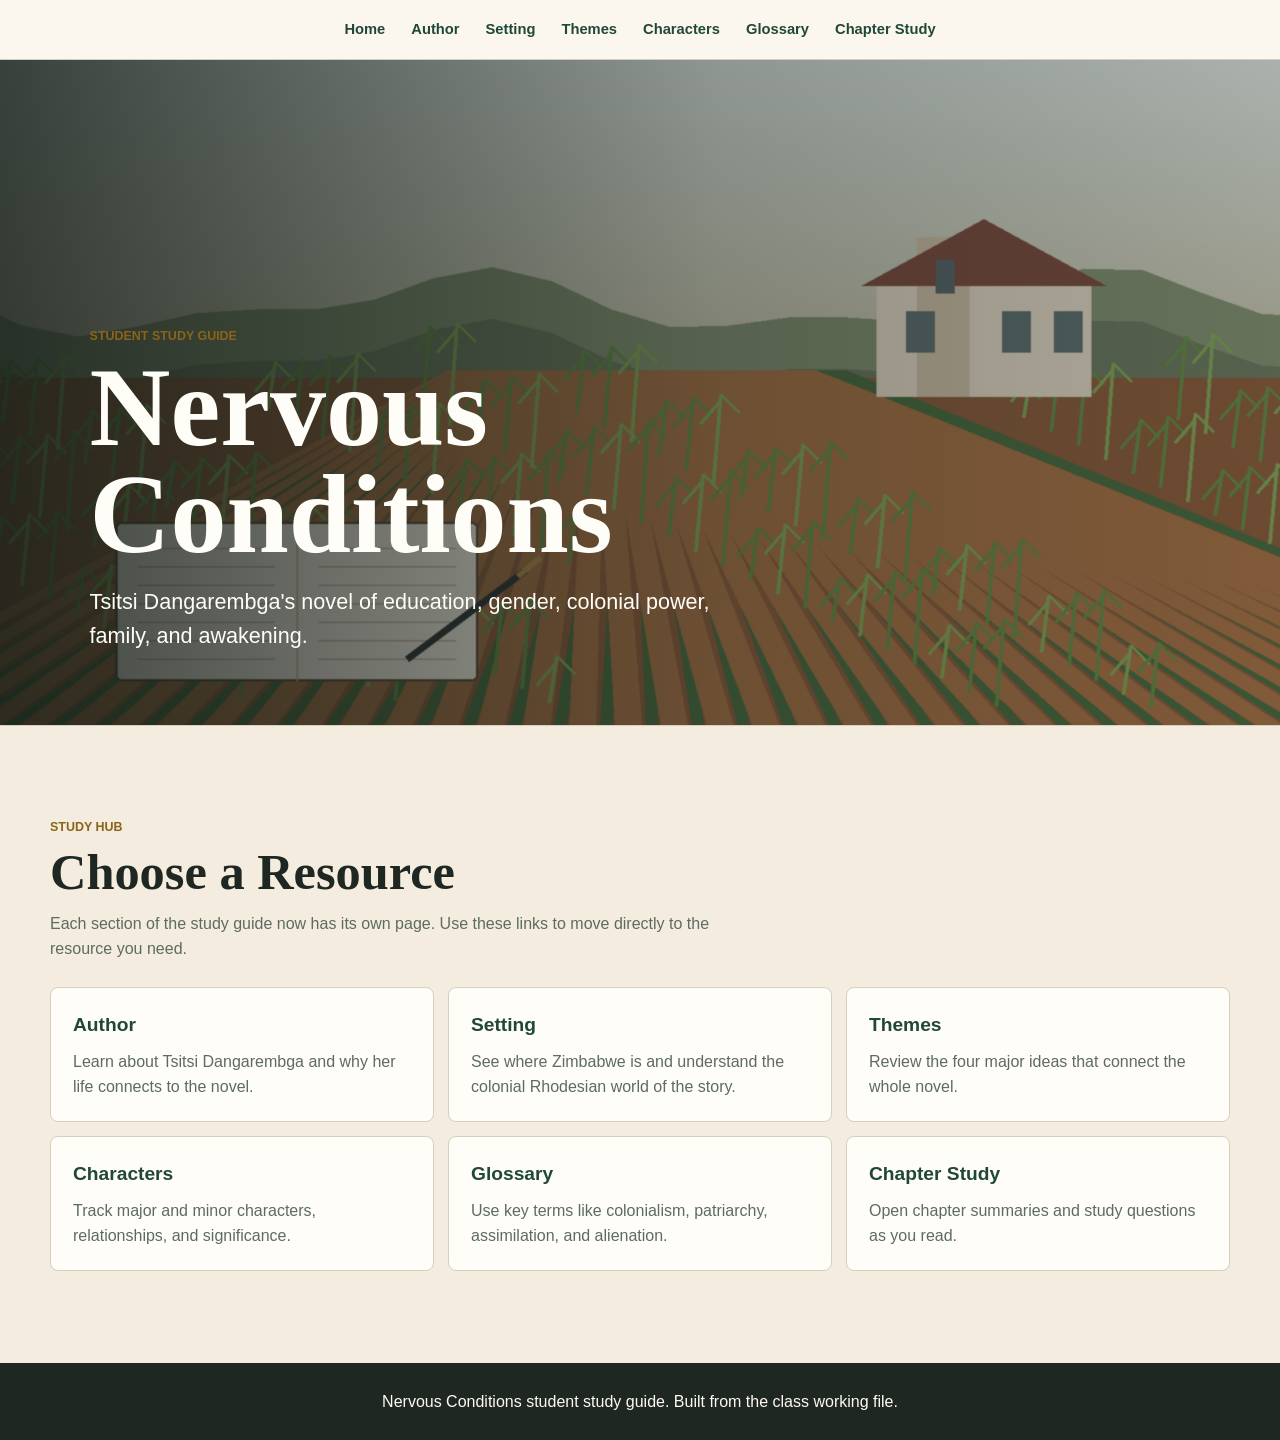
==== index.html @ 2ec30d86 "Add files via upload" ====
<!doctype html>
<html lang="en">
<head>
  <meta charset="utf-8">
  <meta name="viewport" content="width=device-width, initial-scale=1">
  <title>Nervous Conditions Student Study Guide</title>
  <link rel="stylesheet" href="styles.css?v=author-setting-split">
</head>
<body>
  <a class="skip-link" href="#main-content">Skip to main content</a>
  <header class="site-header">
    <nav class="top-nav" aria-label="Main navigation">
      <a href="index.html" aria-current="page">Home</a>
      <a href="author.html">Author</a>
      <a href="setting.html">Setting</a>
      <a href="themes.html">Themes</a>
      <a href="characters.html">Characters</a>
      <a href="glossary.html">Glossary</a>
      <a href="chapter-study.html">Chapter Study</a>
    </nav>
    <section class="hero">
      <img src="assets/hero.png" alt="Illustrated maize field, school building, and open notebook">
      <div class="hero-copy">
        <p class="eyebrow">Student Study Guide</p>
        <h1>Nervous Conditions</h1>
        <p>Tsitsi Dangarembga's novel of education, gender, colonial power, family, and awakening.</p>
      </div>
    </section>
  </header>

  <main id="main-content" tabindex="-1">
    <section id="home-links" class="section band-light" aria-labelledby="home-links-title">
      <div class="section-inner">
        <div class="section-heading">
          <p class="eyebrow">Study Hub</p>
          <h2 id="home-links-title">Choose a Resource</h2>
          <p class="section-intro">Each section of the study guide now has its own page. Use these links to move directly to the resource you need.</p>
        </div>
        <div class="home-link-grid"><a class="home-link-card" href="author.html"><span>Author</span><p>Learn about Tsitsi Dangarembga and why her life connects to the novel.</p></a><a class="home-link-card" href="setting.html"><span>Setting</span><p>See where Zimbabwe is and understand the colonial Rhodesian world of the story.</p></a><a class="home-link-card" href="themes.html"><span>Themes</span><p>Review the four major ideas that connect the whole novel.</p></a><a class="home-link-card" href="characters.html"><span>Characters</span><p>Track major and minor characters, relationships, and significance.</p></a><a class="home-link-card" href="glossary.html"><span>Glossary</span><p>Use key terms like colonialism, patriarchy, assimilation, and alienation.</p></a><a class="home-link-card" href="chapter-study.html"><span>Chapter Study</span><p>Open chapter summaries and study questions as you read.</p></a></div>
      </div>
    </section>
  </main>

  <footer class="site-footer">
    <p>Nervous Conditions student study guide. Built from the class working file.</p>
  </footer>
  <script src="script.js?v=author-setting-split"></script>
</body>
</html>
---- styles.css ----
:root {
  --paper: #fbf7ef;
  --surface: #fffdf8;
  --ink: #1f2723;
  --muted: #5d6b61;
  --line: #d8cec0;
  --forest: #214837;
  --leaf: #6f8b4f;
  --clay: #9b563d;
  --gold: #8a6419;
  --plum: #62394a;
}
* { box-sizing: border-box; }
html { scroll-behavior: smooth; }
html:focus-within { scroll-behavior: smooth; }
body {
  margin: 0;
  background: var(--paper);
  color: var(--ink);
  font-family: Arial, Helvetica, sans-serif;
  font-size: 16px;
  line-height: 1.58;
}
a { color: inherit; }
.skip-link {
  position: fixed;
  left: 16px;
  top: 12px;
  z-index: 100;
  transform: translateY(-160%);
  background: #fffdf8;
  color: var(--forest);
  border: 3px solid var(--forest);
  border-radius: 8px;
  padding: 10px 14px;
  font-weight: 800;
  text-decoration: none;
}
.skip-link:focus {
  transform: translateY(0);
}
:focus-visible {
  outline: 3px solid #111;
  outline-offset: 4px;
}
#main-content:focus {
  outline: none;
}
.top-nav {
  position: sticky;
  top: 0;
  z-index: 10;
  display: flex;
  gap: 6px;
  justify-content: center;
  flex-wrap: wrap;
  padding: 10px 16px;
  background: rgba(251, 247, 239, .96);
  border-bottom: 1px solid var(--line);
  backdrop-filter: blur(8px);
}
.top-nav a {
  text-decoration: none;
  font-weight: 700;
  font-size: .92rem;
  padding: 8px 10px;
  border-radius: 8px;
  color: var(--forest);
}
.top-nav a:hover,
.top-nav a:focus-visible {
  background: #e7ddcd;
  outline: 3px solid var(--forest);
  outline-offset: 2px;
}
.hero {
  position: relative;
  min-height: clamp(430px, 74vh, 680px);
  overflow: hidden;
  display: grid;
  align-items: end;
  border-bottom: 1px solid var(--line);
}
.hero img {
  position: absolute;
  inset: 0;
  width: 100%;
  height: 100%;
  object-fit: cover;
  filter: saturate(.92) contrast(1.02);
}
.hero::after {
  content: "";
  position: absolute;
  inset: 0;
  background: linear-gradient(90deg, rgba(18, 27, 22, .78), rgba(18, 27, 22, .28) 56%, rgba(18, 27, 22, .12));
}
.hero-copy {
  position: relative;
  z-index: 1;
  width: min(880px, calc(100% - 32px));
  padding: 0 0 clamp(42px, 8vh, 72px) clamp(20px, 7vw, 92px);
  color: #fffdf8;
}
.eyebrow {
  margin: 0 0 8px;
  font-size: .78rem;
  text-transform: uppercase;
  font-weight: 800;
  color: var(--gold);
}
.hero h1 {
  margin: 0;
  font-family: Georgia, 'Times New Roman', serif;
  font-size: clamp(3rem, 9vw, 7rem);
  line-height: .95;
  font-weight: 700;
}
.hero-copy p:last-child {
  max-width: 660px;
  margin: 18px 0 0;
  font-size: clamp(1.05rem, 2vw, 1.35rem);
}
.page-hero {
  background: #23392f;
  color: #fffaf0;
  padding: clamp(54px, 8vw, 92px) 18px;
  border-bottom: 1px solid var(--line);
}
.page-hero h1 {
  margin: 0;
  font-family: Georgia, 'Times New Roman', serif;
  font-size: clamp(2.6rem, 7vw, 5rem);
  line-height: 1;
}
.section { padding: clamp(52px, 8vw, 92px) 18px; }
.band-light { background: #f4eddf; }
.band-ink { background: #23392f; color: #fffaf0; }
.band-ink .eyebrow { color: #f1cf7e; }
.section-inner { width: min(1180px, 100%); margin: 0 auto; }
.section-heading { max-width: 760px; margin-bottom: 26px; }
.section-intro { max-width: 720px; margin: 0; color: var(--muted); }
h2 {
  margin: 0 0 12px;
  font-family: Georgia, 'Times New Roman', serif;
  font-size: clamp(2rem, 4vw, 3.15rem);
  line-height: 1.05;
}
h3 { margin: 0 0 10px; font-size: 1.18rem; line-height: 1.25; }
h4 { margin: 22px 0 8px; font-size: 1rem; color: var(--forest); }
.overview-grid,
.theme-grid,
.character-grid,
.home-link-grid,
.glossary-grid {
  display: grid;
  gap: 14px;
}
.overview-grid { grid-template-columns: repeat(4, minmax(0, 1fr)); }
.theme-grid { grid-template-columns: repeat(2, minmax(0, 1fr)); }
.character-grid { grid-template-columns: repeat(3, minmax(0, 1fr)); }
.home-link-grid { grid-template-columns: repeat(3, minmax(0, 1fr)); }
.glossary-grid { grid-template-columns: repeat(4, minmax(0, 1fr)); }
.overview-tile,
.theme-card,
.character-card,
.home-link-card,
.glossary-grid > div,
.prose-panel,
.chapter-panel {
  border: 1px solid var(--line);
  border-radius: 8px;
  background: var(--surface);
}
.overview-tile,
.theme-card,
.character-card,
.glossary-grid > div,
.prose-panel { padding: 20px; }
.home-link-card {
  display: block;
  padding: 22px;
  color: var(--ink);
  text-decoration: none;
}
.home-link-card span {
  display: block;
  margin-bottom: 8px;
  color: var(--forest);
  font-weight: 800;
  font-size: 1.2rem;
}
.home-link-card p {
  margin: 0;
  color: var(--muted);
}
.home-link-card:hover,
.home-link-card:focus-visible {
  border-color: var(--forest);
  background: #fffaf0;
  outline: 3px solid var(--forest);
  outline-offset: 2px;
}
.overview-tile h3 { color: var(--plum); }
.overview-tile p, .theme-card p, .character-card p, .prose-panel p { margin: 0 0 12px; }
.two-column { display: grid; grid-template-columns: 1fr 1fr; gap: 18px; align-items: start; }
.prose-panel { max-height: none; }
.feature-layout {
  display: grid;
  grid-template-columns: minmax(280px, .85fr) minmax(0, 1.4fr);
  gap: 18px;
  align-items: start;
}
.media-panel {
  margin: 0;
  border: 1px solid var(--line);
  border-radius: 8px;
  background: var(--surface);
  padding: 16px;
}
.media-panel img {
  display: block;
  width: 100%;
  height: auto;
  border-radius: 6px;
}
.author-photo {
  aspect-ratio: 1 / 1;
  object-fit: cover;
  object-position: center;
}
.media-panel figcaption {
  margin-top: 10px;
  color: var(--muted);
  font-size: .95rem;
}
.photo-placeholder {
  min-height: 420px;
  border: 2px dashed var(--line);
  border-radius: 6px;
  display: grid;
  align-content: center;
  justify-items: center;
  gap: 8px;
  padding: 28px;
  text-align: center;
  background:
    linear-gradient(135deg, rgba(35, 57, 47, .08), rgba(155, 86, 61, .08)),
    #fbf7ef;
}
.photo-placeholder span {
  color: var(--forest);
  font-size: 1.3rem;
  font-weight: 800;
}
.photo-placeholder p {
  max-width: 260px;
  margin: 0;
  color: var(--muted);
}
.locator-map {
  background: #f4eddf;
}
.wide-media-panel {
  margin-top: 18px;
}
.climate-visual img {
  border: 1px solid var(--line);
  background: #fffdf8;
}
.band-ink .theme-card {
  background: #fffaf0;
  color: var(--ink);
  border-color: rgba(255,255,255,.18);
}
.theme-num {
  display: inline-grid;
  place-items: center;
  width: 34px;
  height: 34px;
  border-radius: 50%;
  background: var(--clay);
  color: white;
  font-weight: 800;
  margin-bottom: 10px;
}
ul, ol { padding-left: 1.25rem; }
li { margin: 6px 0; }
.character-card strong { color: var(--forest); }
.glossary-grid {
  margin: 0;
}
.glossary-grid > div {
  margin: 0;
}
.glossary-grid dt {
  margin: 0 0 6px;
  color: var(--plum);
  font-weight: 800;
}
.glossary-grid dd {
  margin: 0;
  color: var(--ink);
}
.chapter-list { display: grid; gap: 12px; }
.chapter-panel { overflow: hidden; }
.chapter-panel summary {
  cursor: pointer;
  list-style: none;
  display: flex;
  align-items: center;
  justify-content: space-between;
  gap: 12px;
  padding: 17px 20px;
  background: #fffdf8;
  font-weight: 800;
  color: var(--forest);
}
.chapter-panel summary:focus-visible {
  outline: 3px solid var(--forest);
  outline-offset: -6px;
}
.chapter-panel summary::-webkit-details-marker { display: none; }
.chapter-panel summary::after {
  content: "+";
  flex: 0 0 auto;
  width: 28px;
  height: 28px;
  border-radius: 50%;
  display: grid;
  place-items: center;
  background: #e6dccb;
  color: var(--forest);
}
.chapter-panel[open] summary::after { content: "-"; }
.panel-meta { color: var(--muted); font-size: .9rem; font-weight: 700; }
.chapter-body {
  padding: 6px 20px 22px;
  background: var(--surface);
  display: grid;
  grid-template-columns: minmax(0, 1.5fr) minmax(280px, .8fr);
  gap: 24px;
  border-top: 1px solid var(--line);
}
.summary-block p, .questions-block p { margin: 12px 0; }
.questions-block {
  border-left: 4px solid var(--gold);
  padding-left: 18px;
}
.questions-block h4 { margin-top: 14px; }
.numbered-line { font-weight: 700; color: var(--forest); }
.site-footer {
  padding: 26px 18px;
  background: #1f2723;
  color: #fffaf0;
  text-align: center;
}
.site-footer p { margin: 0; }
@media (max-width: 980px) {
  .overview-grid, .theme-grid, .character-grid, .home-link-grid, .glossary-grid, .two-column, .feature-layout, .chapter-body { grid-template-columns: 1fr; }
  .hero-copy { padding-left: 22px; }
}
@media (max-width: 640px) {
  .top-nav { justify-content: flex-start; flex-wrap: wrap; }
  .top-nav a { white-space: normal; }
  .section { padding-left: 14px; padding-right: 14px; }
  .chapter-panel summary { align-items: flex-start; flex-direction: column; }
  .chapter-panel summary::after { position: absolute; right: 18px; }
  .chapter-panel summary { position: relative; padding-right: 58px; }
}
@media (prefers-reduced-motion: reduce) {
  *,
  *::before,
  *::after {
    animation-duration: .01ms !important;
    animation-iteration-count: 1 !important;
    scroll-behavior: auto !important;
    transition-duration: .01ms !important;
  }
}
@media (forced-colors: active) {
  .hero::after {
    background: CanvasText;
    opacity: .35;
  }
  .theme-num,
  .chapter-panel summary::after {
    border: 1px solid ButtonText;
  }
}
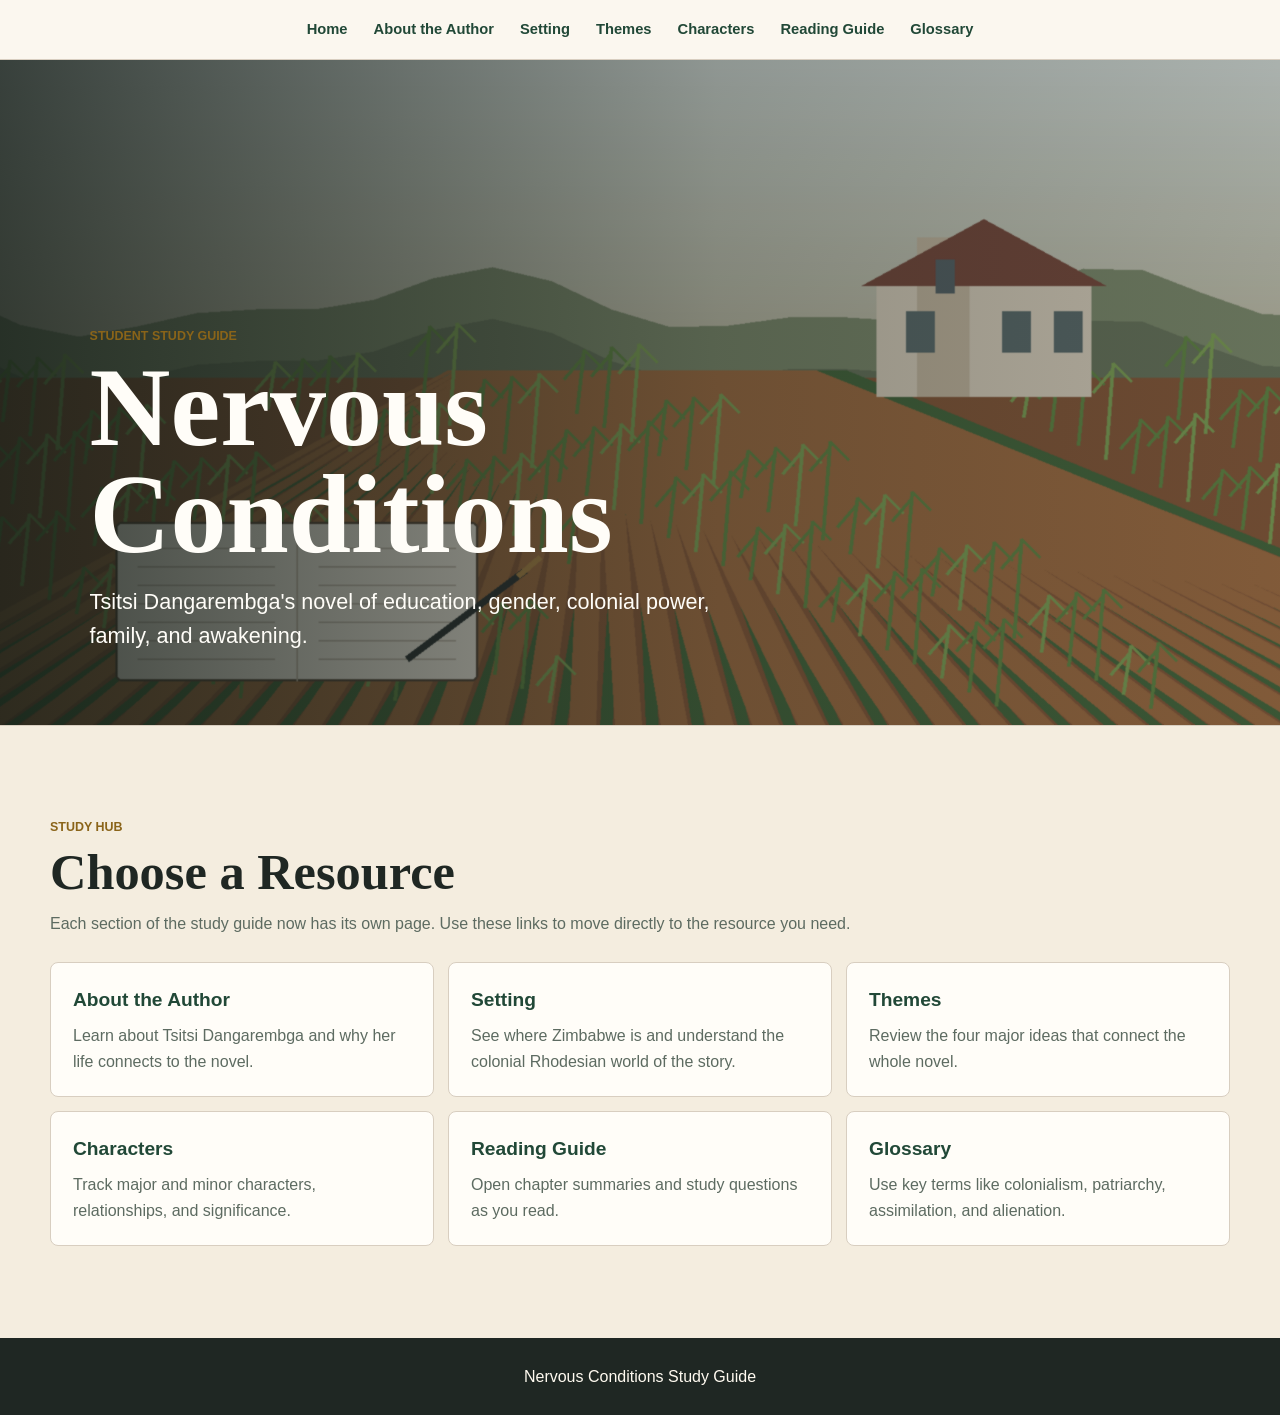
==== commit 0bc6c7bd: "Simplify site footers and rename the author links" ====
--- a/index.html
+++ b/index.html
@@ -11,7 +11,7 @@
   <header class="site-header">
     <nav class="top-nav" aria-label="Main navigation">
       <a href="index.html" aria-current="page">Home</a>
-      <a href="author.html">Author</a>
+      <a href="author.html">About the Author</a>
       <a href="setting.html">Setting</a>
       <a href="themes.html">Themes</a>
       <a href="characters.html">Characters</a>
@@ -36,14 +36,14 @@
           <h2 id="home-links-title">Choose a Resource</h2>
           <p class="section-intro">Each section of the study guide now has its own page. Use these links to move directly to the resource you need.</p>
         </div>
-        <div class="home-link-grid"><a class="home-link-card" href="author.html"><span>Author</span><p>Learn about Tsitsi Dangarembga and why her life connects to the novel.</p></a><a class="home-link-card" href="setting.html"><span>Setting</span><p>See where Zimbabwe is and understand the colonial Rhodesian world of the story.</p></a><a class="home-link-card" href="themes.html"><span>Themes</span><p>Review the four major ideas that connect the whole novel.</p></a><a class="home-link-card" href="characters.html"><span>Characters</span><p>Track major and minor characters, relationships, and significance.</p></a><a class="home-link-card" href="glossary.html"><span>Glossary</span><p>Use key terms like colonialism, patriarchy, assimilation, and alienation.</p></a><a class="home-link-card" href="chapter-study.html"><span>Chapter Study</span><p>Open chapter summaries and study questions as you read.</p></a></div>
+        <div class="home-link-grid"><a class="home-link-card" href="author.html"><span>About the Author</span><p>Learn about Tsitsi Dangarembga and why her life connects to the novel.</p></a><a class="home-link-card" href="setting.html"><span>Setting</span><p>See where Zimbabwe is and understand the colonial Rhodesian world of the story.</p></a><a class="home-link-card" href="themes.html"><span>Themes</span><p>Review the four major ideas that connect the whole novel.</p></a><a class="home-link-card" href="characters.html"><span>Characters</span><p>Track major and minor characters, relationships, and significance.</p></a><a class="home-link-card" href="glossary.html"><span>Glossary</span><p>Use key terms like colonialism, patriarchy, assimilation, and alienation.</p></a><a class="home-link-card" href="chapter-study.html"><span>Chapter Study</span><p>Open chapter summaries and study questions as you read.</p></a></div>
       </div>
     </section>
   </main>
 
   <footer class="site-footer">
-    <p>Nervous Conditions student study guide. Built from the class working file.</p>
+    <p>Nervous Conditions Study Guide</p>
   </footer>
-  <script src="script.js?v=author-setting-split"></script>
+  <script src="script.js?v=about-the-author"></script>
 </body>
 </html>
--- a/styles.css
+++ b/styles.css
@@ -141,6 +141,11 @@
 .section-inner { width: min(1180px, 100%); margin: 0 auto; }
 .section-heading { max-width: 760px; margin-bottom: 26px; }
 .section-intro { max-width: 720px; margin: 0; color: var(--muted); }
+#home-links .section-heading { max-width: none; }
+#home-links .section-intro {
+  max-width: none;
+  white-space: nowrap;
+}
 h2 {
   margin: 0 0 12px;
   font-family: Georgia, 'Times New Roman', serif;
@@ -361,6 +366,9 @@
   .overview-grid, .theme-grid, .character-grid, .home-link-grid, .glossary-grid, .two-column, .feature-layout, .chapter-body { grid-template-columns: 1fr; }
   .hero-copy { padding-left: 22px; }
 }
+@media (max-width: 760px) {
+  #home-links .section-intro { white-space: normal; }
+}
 @media (max-width: 640px) {
   .top-nav { justify-content: flex-start; flex-wrap: wrap; }
   .top-nav a { white-space: normal; }
